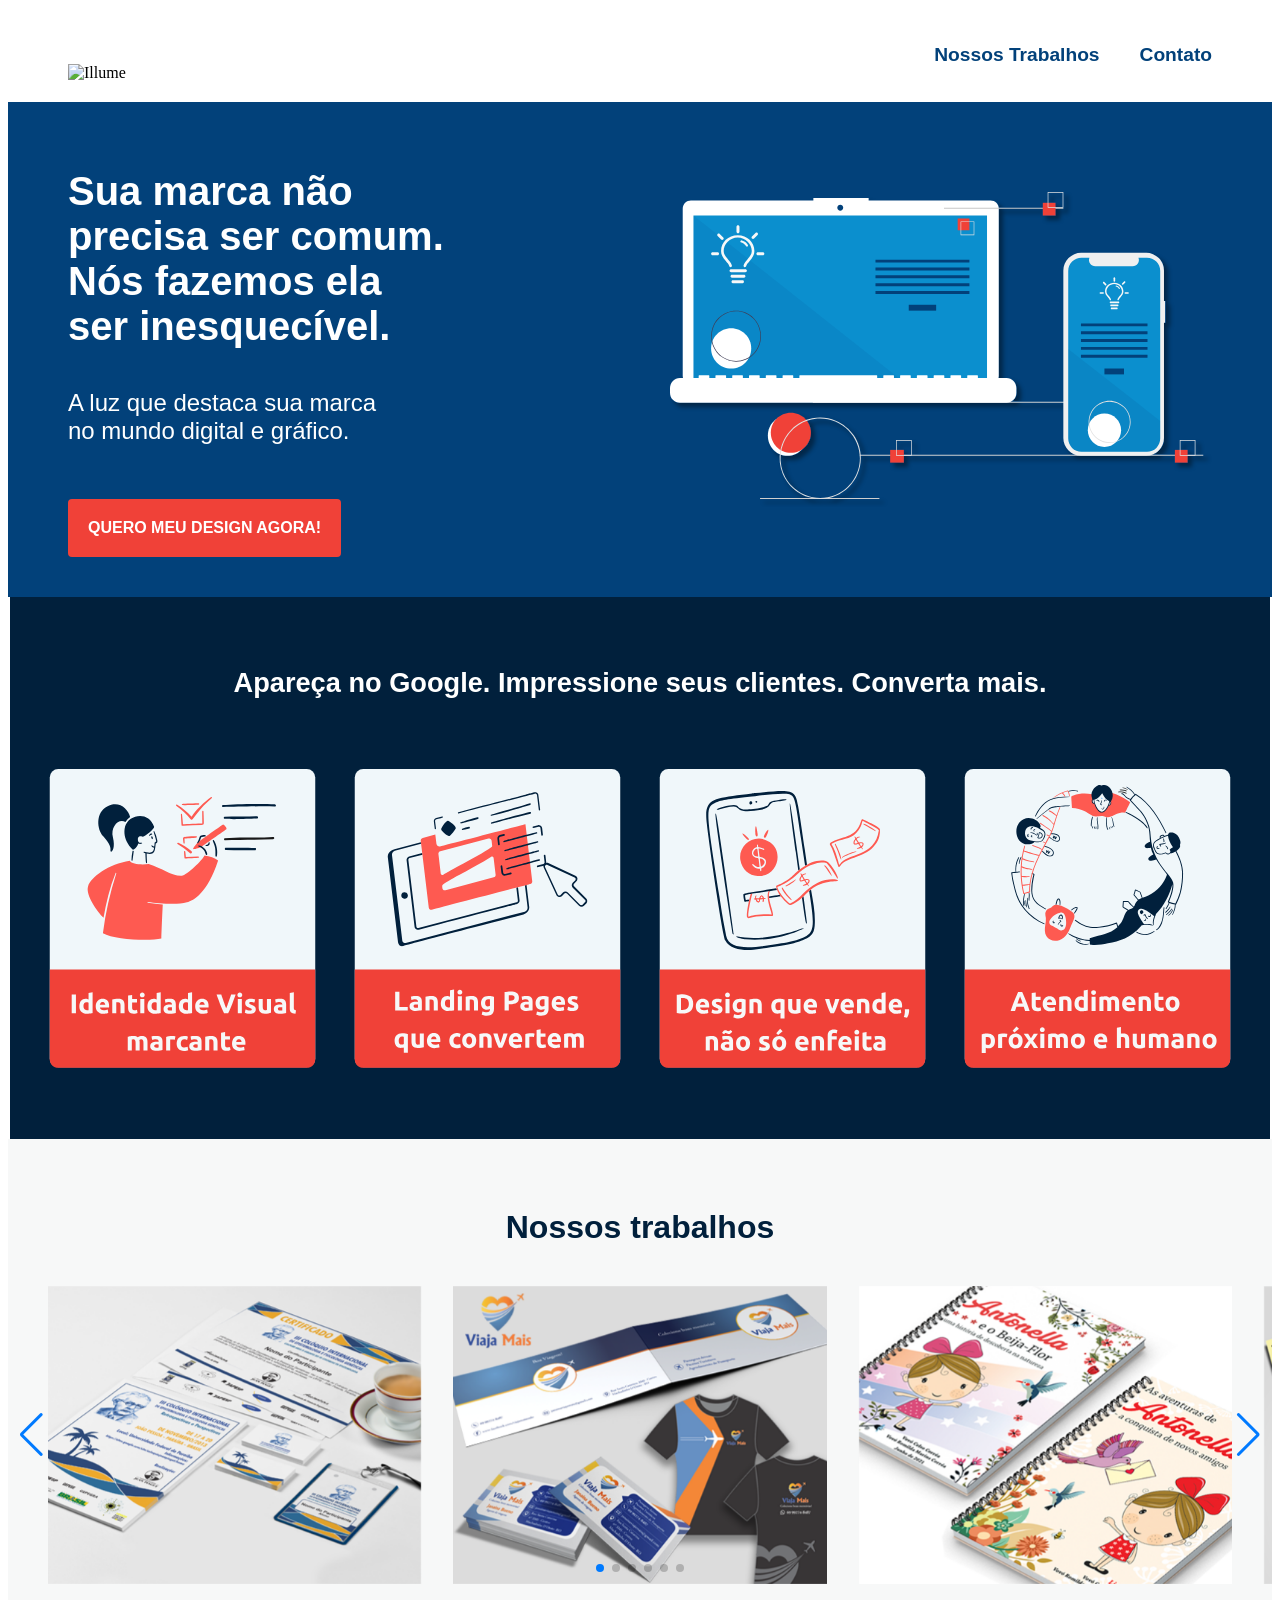
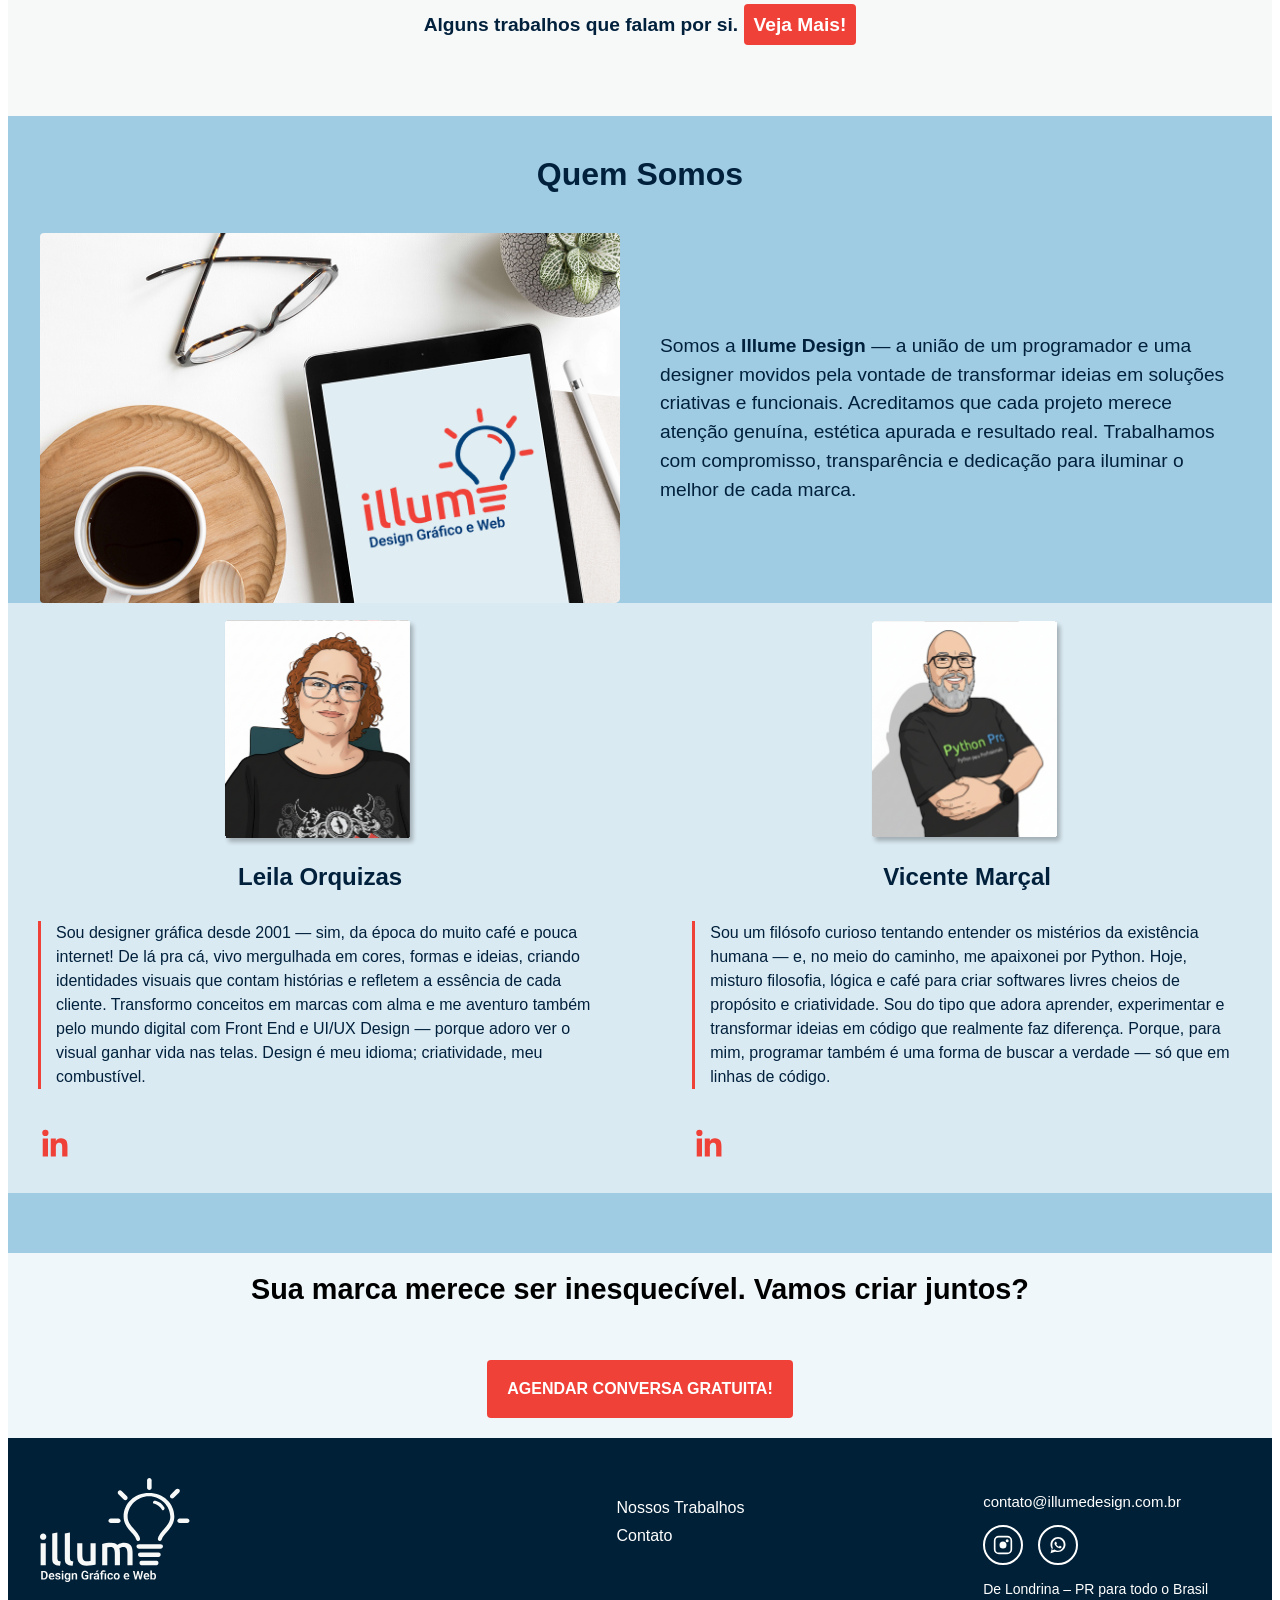
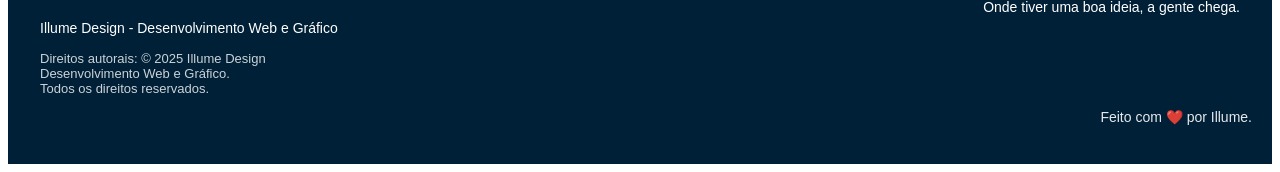
==== index.html @ d6a2b71f "Initial site project" ====
<!DOCTYPE html>
<html lang="pt-br">

<head>
  <meta charset="UTF-8">
  <meta name="viewport" content="width=device-width, initial-scale=1.0">
  <link rel="stylesheet" href="https://cdn.jsdelivr.net/npm/swiper@11/swiper-bundle.min.css" />
  <link rel="stylesheet" href="style.css">
  <title>Illume Design</title>
</head>

<body>
  <header class="header">
    <img src="img/logoillume.svg" alt="Illume" width="240"
    <nav>
      <ul class="header-menu">
        <li><a href="/portfolio.html">Nossos Trabalhos</a></li>
        <li><a href="/contato.html#contato">Contato</a></li>
      </ul>
    </nav>
  </header>

  <main class="introducao">

    <div class="intro-texto">
      <h1>Sua marca não <br>precisa ser comum.<br>
        Nós fazemos ela <br>ser inesquecível.</h1>

      <p>A luz que destaca sua marca <br>no mundo digital e gráfico.</p>

      <a class="cta-buttonintroducao" href="/contato.html">
        QUERO MEU DESIGN AGORA!
      </a>
    </div>

    <img class="intro-imagem" src="img/topofoto.svg" alt="Ilustração do design">

  </main>

  <section class="cards" id="cards" aria-label="cards">
    <h2 class="subtitulo"> Apareça no Google. Impressione seus clientes. Converta mais. </h2>

    <div class="cards-container">
      <img src="img/card1.svg" alt="Identidade visual marcante" width="150" height="300">
      <img src="img/card2.svg" alt="Landing ages que convertem" width="150" height="300">
      <img src="img/card3.svg" alt="Design que vende e nao so enfeita" width="150" height="300">
      <img src="img/card4.svg" alt="Atendimento proximo e humano" width="150" height="300">
    </div>

  </section>
  <section class="carrossel" id="nossos-trabalhos" aria-label="Nossos Trabalhos">
    <h2 class="subtitulo">Nossos trabalhos</h2>
    <!-- Slider main container -->
    <div class="swiper">
      <!-- Additional required wrapper -->
      <div class="swiper-wrapper">
        <!-- Slides -->
        <div class="swiper-slide"><img src="img/ID-Coloquio.png" alt="Projeto 1"></div>
        <div class="swiper-slide"><img src="img/ID-Viaja-Mais.png" alt="Projeto 2"></div>
        <div class="swiper-slide"><img src="img/Antonella.png" alt="Projeto 3"></div>
        <div class="swiper-slide"><img src="img/Cartilha-1.png" alt="Projeto 4"></div>
        <div class="swiper-slide"><img src="img/YouNail-Hair.png" alt="Projeto 5"></div>
        <div class="swiper-slide"><img src="img/Pimentas.png" alt="Projeto 6"></div>
      </div>
      <!-- Paginação (bolinhas) -->
      <div class="swiper-pagination"></div>

      <!-- Setas de navegação -->
      <div class="swiper-button-prev"></div>
      <div class="swiper-button-next"></div>
    </div>
    <p>Alguns trabalhos que falam por si. <a href="/portfolio.html">Veja Mais!</a></p>
  </section>

  <script src="https://cdn.jsdelivr.net/npm/swiper@11/swiper-bundle.min.js"></script>
  <script>
    const swiper = new Swiper('.swiper', {
      spaceBetween: 32,
      loop: true,
      pagination: {
        el: '.swiper-pagination',
        clickable: true,
      },
      navigation: {
        nextEl: '.swiper-button-next',
        prevEl: '.swiper-button-prev',
      },
      // Breakpoints para responsividade
      breakpoints: {
        // quando a tela for >= 320px
        320: {
          slidesPerView: 1,
        },
        // quando a tela for >= 900px
        900: {
          slidesPerView: 3,
        }
      }
    });
  </script>
  <section class="quemsomos" id="quem-somos" aria-label="Quem Somos">
    <h2 class="subtitulo">Quem Somos</h2>
    <div class="quemsomos-conteudo">
      <img src="img/quemsomos.png" alt="Mesa de trabalho com um tablet exibindo o logo da Illume">
      <div>
        <p>Somos a <strong>Illume Design </strong>— a união de um programador e uma designer movidos pela vontade de transformar ideias em soluções criativas e funcionais. Acreditamos que cada projeto merece atenção genuína, estética apurada e resultado real. Trabalhamos com compromisso, transparência e dedicação para iluminar o melhor de cada marca.</p>
      </div>
    </div>
    <div class="socios-container">

      <!-- Sócia 1 -->
      <div class="socio-item">
        <img src="img/Leila.svg" alt="Sócia Leila" width="193" height="260">

        <div class="socio-texto">
          <h2>Leila Orquizas</h2>
          <p>
            Sou designer gráfica desde 2001 — sim, da época do muito café e pouca internet!
            De lá pra cá, vivo mergulhada em cores, formas e ideias, criando identidades
            visuais que contam histórias e refletem a essência de cada cliente.
            Transformo conceitos em marcas com alma e me aventuro também pelo mundo digital
            com Front End e UI/UX Design — porque adoro ver o visual ganhar vida nas telas.
            Design é meu idioma; criatividade, meu combustível.
          </p>

          <div class="socio-icones">
            <a href="https://www.linkedin.com/in/leilaorquizasdesigner" class="social-link" aria-label="LinkedIn" target="_blank" rel="noopener">
              <svg width="50" height="50" viewBox="0 0 24 24">
                <path fill="#F04138" d="M7.07 9.37H9.6v8.63H7.07V9.37ZM8.34 8.2a1.5 1.5 0 1 1 0-3 
                 1.5 1.5 0 0 1 0 3ZM10.93 9.37h2.43v1.18h.03c.34-.63 
                 1.19-1.3 2.45-1.3 2.62 0 3.1 1.72 3.1 3.95v4.79h-2.53v-4.24c0-1.01-.02-2.31-1.41-2.31-1.41 
                 0-1.63 1.11-1.63 2.24v4.31h-2.44V9.37Z" />
              </svg>
            </a>
          </div>
        </div>
      </div>

      <!-- Sócio 2 -->
      <div class="socio-item reverse">
        <img src="img/Vicente.svg" alt="Sócio Vicente" width="193" height="260">

        <div class="socio-texto">
          <h2>Vicente Marçal</h2>
          <p>
            Sou um filósofo curioso tentando entender os mistérios da existência humana —
            e, no meio do caminho, me apaixonei por Python. Hoje, misturo filosofia,
            lógica e café para criar softwares livres cheios de propósito e criatividade.
            Sou do tipo que adora aprender, experimentar e transformar ideias em código
            que realmente faz diferença. Porque, para mim, programar também é uma forma
            de buscar a verdade — só que em linhas de código.
          </p>

          <div class="socio-icones">
            <a href="https://www.linkedin.com/in/riverfount" class="social-link" aria-label="LinkedIn" target="_blank" rel="noopener">
              <svg width="50" height="50" viewBox="0 0 24 24">
                <path fill="#F04138" d="M7.07 9.37H9.6v8.63H7.07V9.37ZM8.34 8.2a1.5 1.5 0 1 1 0-3 
                 1.5 1.5 0 0 1 0 3ZM10.93 9.37h2.43v1.18h.03c.34-.63 
                 1.19-1.3 2.45-1.3 2.62 0 3.1 1.72 3.1 3.95v4.79h-2.53v-4.24c0-1.01-.02-2.31-1.41-2.31-1.41 
                 0-1.63 1.11-1.63 2.24v4.31h-2.44V9.37Z" />
              </svg>
            </a>
          </div>
        </div>
      </div>

    </div>

  </section>
  <section class="conversa-gratuita" id="conversagratuita" aria-label="conversa gratuita">
    <h2>Sua marca merece ser inesquecível. Vamos criar juntos?</h2>
    <a class="cta-buttonintroducao" href="/contato.html">AGENDAR CONVERSA GRATUITA!</a>


  </section>
  <footer class="footer">
    <div class="footer-container">

      <!-- COLUNA ESQUERDA -->
      <div class="footer-colesquerda">
        <img src="img/logo rodape.svg" class="footer-logo" alt="Logo Illume">

        <p class="footer-desc">Illume Design - Desenvolvimento Web e Gráfico</p>

        <p class="footer-copy">
          Direitos autorais: © 2025 Illume Design <br> Desenvolvimento Web e Gráfico.<br>
          Todos os direitos reservados.
        </p>
      </div>



      <!-- COLUNA MEIO -->
      <div class="footer-colmeio">
        <ul>
          <li><a href="/portfolio.html">Nossos Trabalhos</a></li>
          <li><a href="/contato.html#contato">Contato</a></li>
        </ul>
      </div>
      
      <!-- COLUNA DIREITA -->
      <div class="footer-coldireita">

        <p class="email">contato@illumedesign.com.br</p>


        <div class="footer-icons">

          <!-- Instagram SVG -->
          <a href="https://www.instagram.com/illumedesigngraficoeweb/" target="_blank" rel="noopener" class="icon-link" aria-label="Instagram">
            <!-- SVG inline: sempre aparece e pode ser estilizado por CSS -->
            <svg class="icon" viewBox="0 0 24 24" fill="none" stroke="#ffffff" stroke-width="2" stroke-linecap="round" stroke-linejoin="round" xmlns="http://www.w3.org/2000/svg" aria-hidden="true">
              <rect x="2" y="2" width="20" height="20" rx="5" ry="5"></rect>
              <circle cx="12" cy="12" r="3.2" fill="#ffffff"></circle>
              <circle cx="17" cy="7" r="0.8" fill="#ffffff"></circle>
            </svg>
          </a>
          </a>

          <!-- WhatsApp SVG -->
          <a href="https://wa.me/5543991470501" target="_blank" rel="noopener" class="icon-link" aria-label="WhatsApp">
            <svg class="icon" viewBox="0 0 32 32" fill="none" xmlns="http://www.w3.org/2000/svg" aria-hidden="true">
              <path fill="#ffffff" d="M16 3C9.383 3 4 8.383 4 15c0 2.549.773 4.918 2.094 6.887L4 29l7.305-2.051A11.91 11.91 0 0 0 16 27c6.617 0 12-5.383 12-12S22.617 3 16 3Zm0 22c-1.77 0-3.422-.52-4.82-1.406l-.344-.219-4.344 1.219 1.238-4.25-.227-.356A9.06 9.06 0 0 1 7 15c0-4.969 4.031-9 9-9s9 4.031 9 9-4.031 10-9 10Zm5.047-6.762c-.273-.136-1.617-.797-1.87-.887-.254-.094-.441-.137-.629.135-.187.27-.723.887-.887 1.07-.164.183-.324.203-.598.067-.273-.137-1.152-.426-2.195-1.355-.811-.723-1.359-1.613-1.52-1.887-.16-.273-.018-.42.12-.555.124-.123.273-.32.41-.48.137-.16.182-.27.273-.453.09-.184.045-.34-.023-.477-.067-.135-.629-1.516-.863-2.078-.227-.547-.457-.476-.629-.484l-.539-.01c-.183 0-.477.068-.73.34-.253.273-.965.941-.965 2.293 0 1.352.992 2.66 1.129 2.844.137.184 1.953 2.98 4.75 4.164.664.286 1.182.457 1.586.586.666.213 1.27.184 1.75.113.535-.08 1.617-.66 1.848-1.297.23-.637.23-1.184.16-1.297-.067-.113-.25-.183-.523-.32Z" />
            </svg>
          </a>

          </a>

        </div>

        <p class="local">
          De Londrina – PR para todo o Brasil<br>
          Onde tiver uma boa ideia, a gente chega.
        </p>
      </div>

    </div>

    <p class="feito">
      Feito com ❤️ por Illume.
    </p>
  </footer>
</body>


</html>
---- style.css ----
.header {
  max-width: 1200px;
  padding: 20px 10px;
  padding: 20px 60px;
  margin: 0 auto;
  display: flex;
  justify-content: space-between;
  align-items: flex-end;
}

.header-menu {
  font-family: Arial, Helvetica, sans-serif;
  display: flex;
  gap: 40px;
  list-style: none;
  padding: 0; /* Remove o espaçamento interno desnecessário */
}

.header-menu a {
  text-decoration: none;
  color: #02417a;
  font-weight: bold;
  font-size: 1.2rem;
}

.introducao {
  background-color: #02417a;
  max-width: 1200px;
  padding: 40px 60px;
  margin: 0 auto;
  display: grid;
  grid-template-columns: 1fr 1fr;
  gap: 100px;
  align-items: center;
}
.introducao h1 {
  color: #fff;
  font-family: Arial, Helvetica, sans-serif;
  font-size: 2.5rem;
  line-height: 1.125;
  margin-bottom: 40px;
  position: relative;
}
.introducao p {
  font-family: Arial, Helvetica, sans-serif;
  font-size: 1.5rem;
  color: #fff;
}
.intro-imagem {
  border-radius: 4px;
}

.cta-buttonintroducao {
  display: inline-block;
  width: fit-content;
  margin: 30px auto 0 auto;
  padding: 20px 20px;
  background-color: #f04138;
  color: #fff;
  font-family: Arial, Helvetica, sans-serif;
  font-size: 1rem;
  font-weight: bold;
  border-radius: 4px;
  text-decoration: none;
  cursor: pointer;
}
.cta-buttonintroducao:hover {
  transform: translateY(-3px); /* sobe levemente */
  box-shadow: 0 6px 14px rgba(0, 0, 0, 0.2); /* sombra premium */
}
.subtitulo {
  background-color: #01203c;
  max-width: 1200px;
  padding: 70px 30px;
  padding-bottom: 0px;
  margin: 0 auto;
  text-align: center;
  font-family: Arial, Helvetica, sans-serif;
  font-size: 1.7rem;
  color: #ffff;
}

.cards-container {
  background-color: #01203c;
  max-width: 1200px;
  padding: 70px 30px;
  margin: 0 auto;
  display: flex;
  flex-wrap: wrap; /* Permite que os itens quebrem para a próxima linha */
  gap: 20px;
}

.cards-container img {
  /* Define a base para 4 colunas em telas grandes */
  /* flex-grow, flex-shrink, flex-basis */
  flex: 1 1 calc(25% - 16px);
  min-width: 0;
  transition: transform 0.3s ease, box-shadow 0.3s ease;
}

.cards-container img:hover {
  transform: scale(1.05) translateY(-5px);
  box-shadow: 0px 8px 16px rgba(2, 65, 122, 0.2);
}

.carrossel {
  background-color: #f7f8f8;
  padding-bottom: 50px;
}

.carrossel .subtitulo {
  padding-bottom: 40px;
  color: #01203c;
  font-size: 2rem;
  background-color: transparent;
}

.swiper {
  max-width: 1200px;
  padding: 0 40px;
}

.swiper-slide {
  display: flex;
  align-items: center;
  justify-content: center;
}

.swiper-slide img {
  display: block;
  width: 100%;
  height: 100%;
  object-fit: cover;
}
.carrossel p {
  color: #01203c;
  max-width: 1200px;
  padding: 30px 20px;
  margin: 0 auto;
  text-align: center;
  font-family: Arial, Helvetica, sans-serif;
  font-size: 1.2rem;
  font-weight: bold;
}

.carrossel p a {
  background-color: #f04138;
  color: #fff;
  padding: 10px;
  border-radius: 4px;
  font-family: Arial, Helvetica, sans-serif;
  font-weight: bold;
  text-decoration: none;
}

.carrossel p a:hover {
  text-decoration: none;
  transform: translateY(-3px); /* sobe levemente */
  box-shadow: 0 6px 14px rgba(0, 0, 0, 0.2); /* sombra premium */
}

/* Estilos para telas médias (2 colunas) */
@media (max-width: 950px) {
  .cards-container img {
    /* Cada item ocupa quase 50% para formar 2 colunas */
    flex-basis: calc(50% - 10px);
  }
}

/* Estilos para telas menores (Responsivo) */
@media (max-width: 800px) {
  .header {
    flex-direction: column; /* Empilha o logo e o menu */
    align-items: center; /* Centraliza os itens empilhados */
    gap: 20px;
    padding: 20px;
  }

  .introducao {
    grid-template-columns: 1fr; /* Muda o grid para uma única coluna */
    gap: 40px;
    padding: 40px 20px;
  }

  .introducao h1 {
    font-size: 2rem;
  }

  .introducao p {
    font-size: 1.25rem;
  }

  .subtitulo {
    font-size: 1.5rem;
  }

  .cards-container {
    padding: 0 20px 20px 20px;
  }

  .cards-container img {
    flex-basis: 100%; /* Garante que o card ocupe 100% da largura */
  }

  .carrossel .subtitulo {
    font-size: 1.7rem;
  }

  .swiper {
    padding: 0 20px; /* Reduz o padding lateral no mobile */
  }
}
.quemsomos h2 {
  background-color: #9fcce2;
  max-width: 1200px;
  padding: 40px 20px;
  margin: 0 auto;
  text-align: center;
  font-family: Arial, Helvetica, sans-serif;
  font-size: 2rem;
  color: #01203c;
}
.quemsomos {
  background-color: #9fcce2;
  padding-bottom: 60px;
}

.quemsomos-conteudo {
  display: grid;
  grid-template-columns: 1fr 1fr;
  gap: 40px;
  align-items: center;
  max-width: 1200px;
  padding: 0 20px;
  margin: 0 auto;
}

.quemsomos-conteudo img {
  max-width: 100%;
  height: auto;
  border-radius: 4px;
}
.quemsomos p {
  font-family: Arial, Helvetica, sans-serif;
  color: #01203c;
  font-size: 1.2rem;
  line-height: 1.5;
}
.socios-container {
  display: flex;
  align-items: center;
  gap: 30px;
  background-color: #daeaf2;
}

.socio-texto h2 {
  padding: 0px;
  font-family: Arial, Helvetica, sans-serif;
  background-color: #daeaf2;
  font-size: 1.5rem;
}
.socio-texto {
  flex: 1;
}
.socio-texto p {
  border-left: 3px solid #f04138; /* cor e espessura da faixa */
  padding-left: 15px; /* espaço entre a faixa e o texto */
  font-family: Arial, Helvetica, sans-serif;
  margin: 30px;
  font-size: 1rem;
}
.socios-container img {
  display: block;
  margin: 0 auto 0 auto;
}
.socio-icones {
  display: flex;
  align-items: center;
  gap: 20px;
  margin: 20px;
}

.conversa-gratuita {
  font-family: Arial, Helvetica, sans-serif;
  text-align: center;
  background-color: #f0f7fa;
  padding: 20px 60px;
  margin: 0 auto;
  justify-content: space-between;
  align-items: flex-end;
}
.conversa-gratuita h2 {
  background-color: #f0f7fa;
  text-align: center;
  font-family: Arial, Helvetica, sans-serif;
  font-size: 1.8rem;
  margin-top: 0;
}
.cta-button {
  display: block;
  margin: auto;
  width: fit-content;
  margin: 30px auto;
  padding: 20px 20px;
  background-color: #f04138;
  color: #fff;
  font-family: Arial, Helvetica, sans-serif;
  font-size: 1rem;
  font-weight: bold;
  border-radius: 4px;
  text-decoration: none;
}
/* ============================= */
/*            FOOTER             */
/* ============================= */

/* ===== FOOTER ===== */

.footer {
  background: #002037;
  padding: 40px 20px 25px;
  color: #fff;
  font-family: Arial, sans-serif;
}

.footer-container {
  max-width: 1200px;
  margin: auto;
  display: flex;
  align-items: flex-start;
  justify-content: space-between;
  gap: 40px;
  position: relative;
}

/* ===== COLUNAS ===== */

.footer-col {
  flex: 1;
}

.footer-colesquerda {
  max-width: 100%;
}

.footer-logo {
  width: 150px;
  margin-bottom: 20px;
}

.footer-desc {
  margin-bottom: 15px;
  font-size: 14px;
}

.footer-copy {
  font-size: 13px;
  opacity: 0.8;
}

/* ===== LISTA ===== */
.footer-colmeio li {
  list-style: none;
  padding: 5px;
}

.footer-colmeio a {
  font-family: Arial, sans-serif;
  list-style: none;
  margin-bottom: 10px;
  font-size: 16px;
  color: #fff;
  text-decoration: none;
}

/* ===== CONTATO DIREITA ===== */

.email {
  font-family: Arial, sans-serif;
  font-size: 15px;
  margin-bottom: 15px;
}

.footer-icons {
  display: flex;
  gap: 15px;
  font-size: 22px;
  margin-bottom: 15px;
}

.local {
  font-family: Arial, sans-serif;
  font-size: 14px;
  line-height: 18px;
}

/* ===== LINHA DIVISÓRIA ===== */

/* ===== FEITO COM AMOR ===== */

.feito {
  font-family: Arial, sans-serif;
  text-align: right;
  margin-top: 0px;
  font-size: 14px;
  opacity: 0.9;
}

/* ===== RESPONSIVO ===== */
@media (max-width: 900px) {
  .footer-container {
    flex-direction: column;
    text-align: center;
  }

  .footer-divider {
    display: none;
  }
}

.icon-link {
  display: inline-flex;
  width: 36px;
  height: 36px;
  align-items: center;
  justify-content: center;
  border: 2px solid #fff;
  border-radius: 50%;
  text-decoration: none;
  background: transparent;
}

.icon {
  width: 20px;
  height: 20px;
  display: block;
}
.icon-link:hover {
  background: #fff;
}
.icon-link:hover .icon {
  filter: invert(1) brightness(0);
}
.coracao {
  color: #fff;
  font-size: 1rem;
  font-family: Arial, Helvetica, sans-serif;
  text-align: right; /* Alinhei no canto inferior direito */
  margin-top: 10px;
  margin-right: 30px;
}
/* ================================
   RESPONSIVO GERAL
================================ */

/* --- Até 1100px --- */
@media (max-width: 1100px) {
  .header,
  .introducao,
  .subtitulo,
  .cards-container,
  .swiper,
  .quemsomos h2,
  .quemsomos-conteudo,
  .conversa-gratuita,
  .footer-container {
    padding-left: 30px;
    padding-right: 30px;
  }
}

/* --- Até 900px --- */
@media (max-width: 900px) {
  /* HEADER */
  .header {
    flex-direction: column;
    align-items: center;
    gap: 20px;
    padding: 20px;
  }

  .header-menu {
    gap: 25px;
  }

  /* INTRODUÇÃO */
  .introducao {
    grid-template-columns: 1fr;
    gap: 40px;
    padding: 40px 20px;
  }

  .introducao h1 {
    font-size: 2rem;
  }

  .introducao p {
    font-size: 1.25rem;
  }

  /* SUBTITULO */
  .subtitulo {
    font-size: 1.5rem;
    padding: 40px 20px 0 20px;
  }

  /* CARDS – fica 1 por linha */
  .cards-container {
    padding: 30px 20px;
  }

  .cards-container img {
    flex-basis: 100%;
  }

  /* SWIPER */
  .swiper {
    padding: 0 20px;
  }

  /* QUEM SOMOS */
  .quemsomos-conteudo {
    grid-template-columns: 1fr;
    gap: 30px;
  }

  .socios-container {
    flex-direction: column;
    text-align: center;
    padding: 30px 20px;
  }

  .socios-container img {
    margin-top: 20px;
  }

  .socio-texto h2 {
    text-align: center;
  }

  /* CONVERSA GRATUITA */
  .conversa-gratuita {
    padding: 30px 20px;
  }

  .conversa-gratuita h2 {
    font-size: 1.5rem;
  }

  /* FOOTER */
  .footer-container {
    flex-direction: column;
    text-align: center;
    gap: 40px;
    padding: 20px;
  }

  .footer-divider {
    display: none;
  }

  .feito,
  .coracao {
    text-align: center;
    margin-right: 0;
  }
}

/* --- Até 600px (smartphones) --- */
@media (max-width: 600px) {
  .introducao h1 {
    font-size: 1.7rem;
  }

  .introducao p {
    font-size: 1.1rem;
  }

  .carrossel .subtitulo {
    font-size: 1.4rem;
  }

  .quemsomos h2 {
    font-size: 1.7rem;
    padding: 30px 10px;
  }
}
/* INTRODUÇÃO – texto + imagem lado a lado */
.introducao {
  display: grid;
  grid-template-columns: 1fr 1fr;
  align-items: center;
  gap: 60px;
}

/* Estilo da imagem */
.intro-imagem {
  width: 100%;
  height: auto;
  display: block;
}
@media (max-width: 650px) {
  .introducao {
    grid-template-columns: 1fr; /* Só o texto */
  }

  .intro-imagem {
    display: none; /* Some no mobile */
  }
}
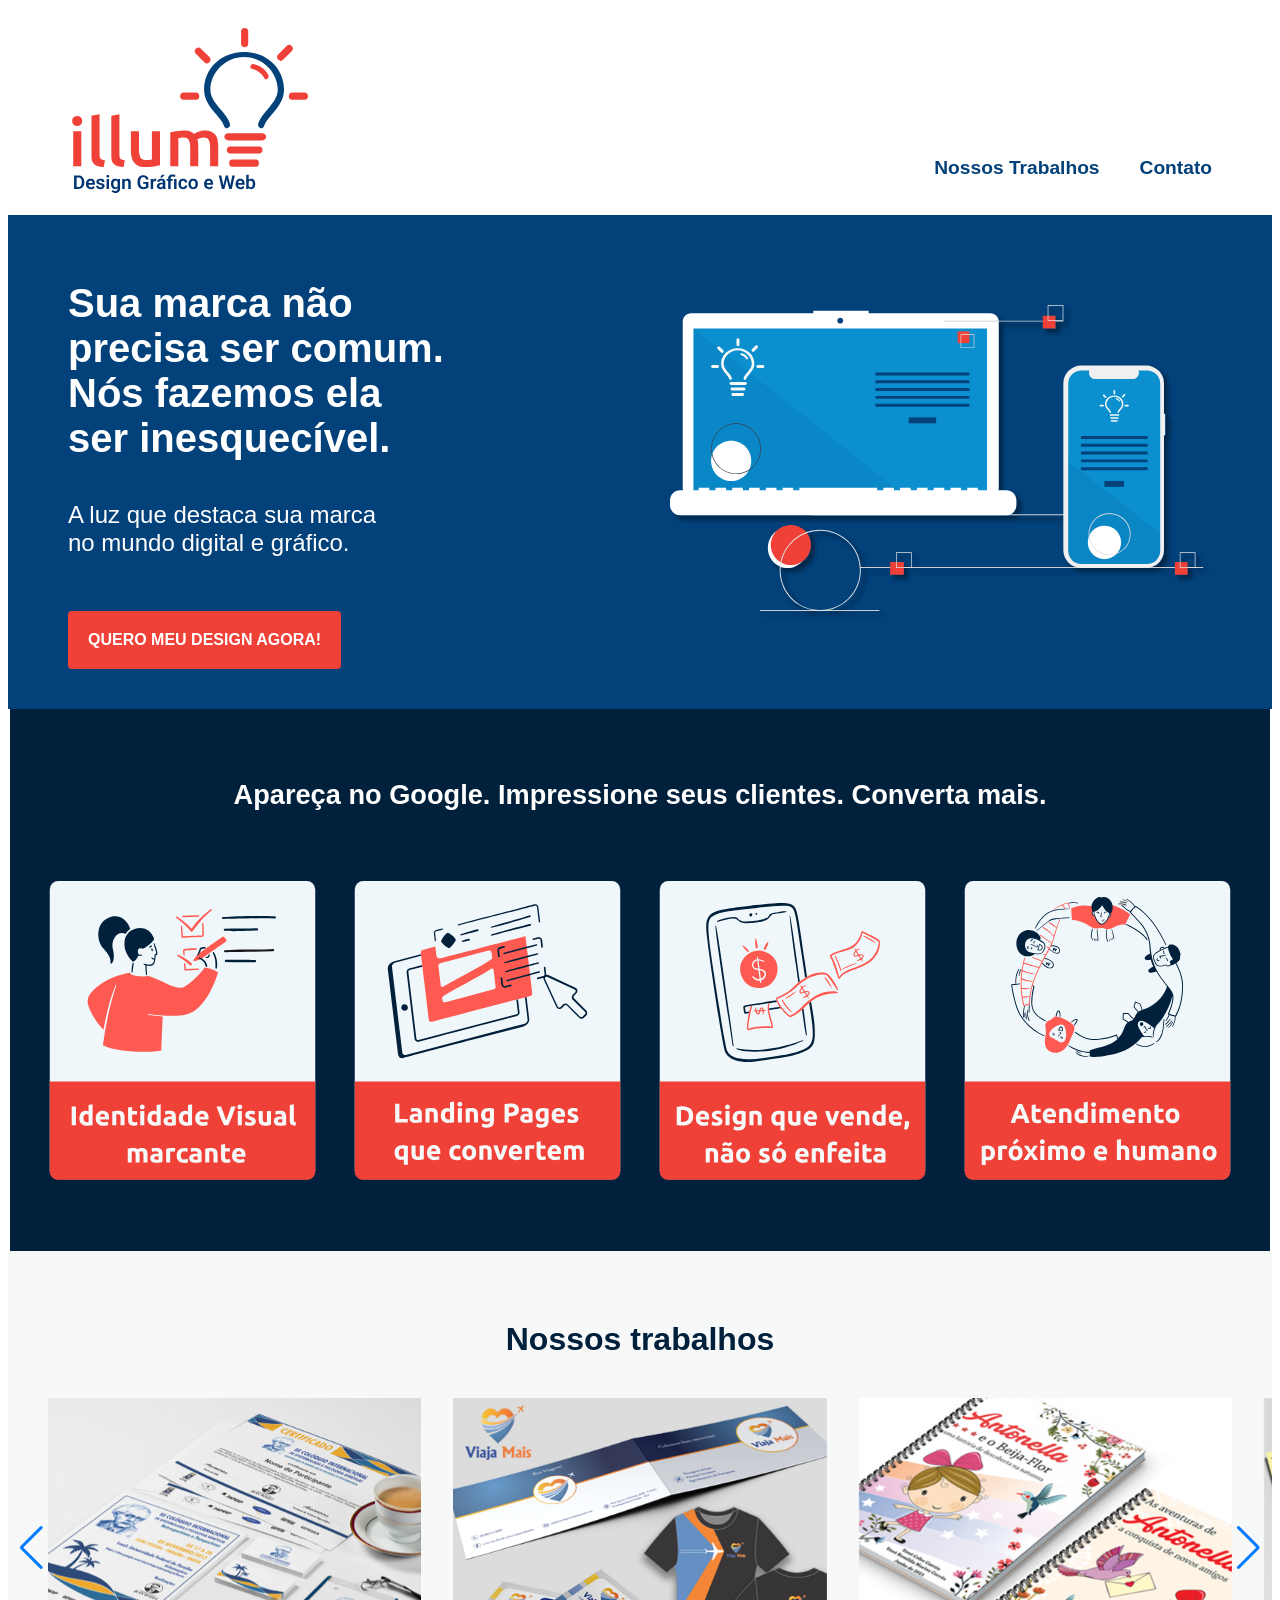
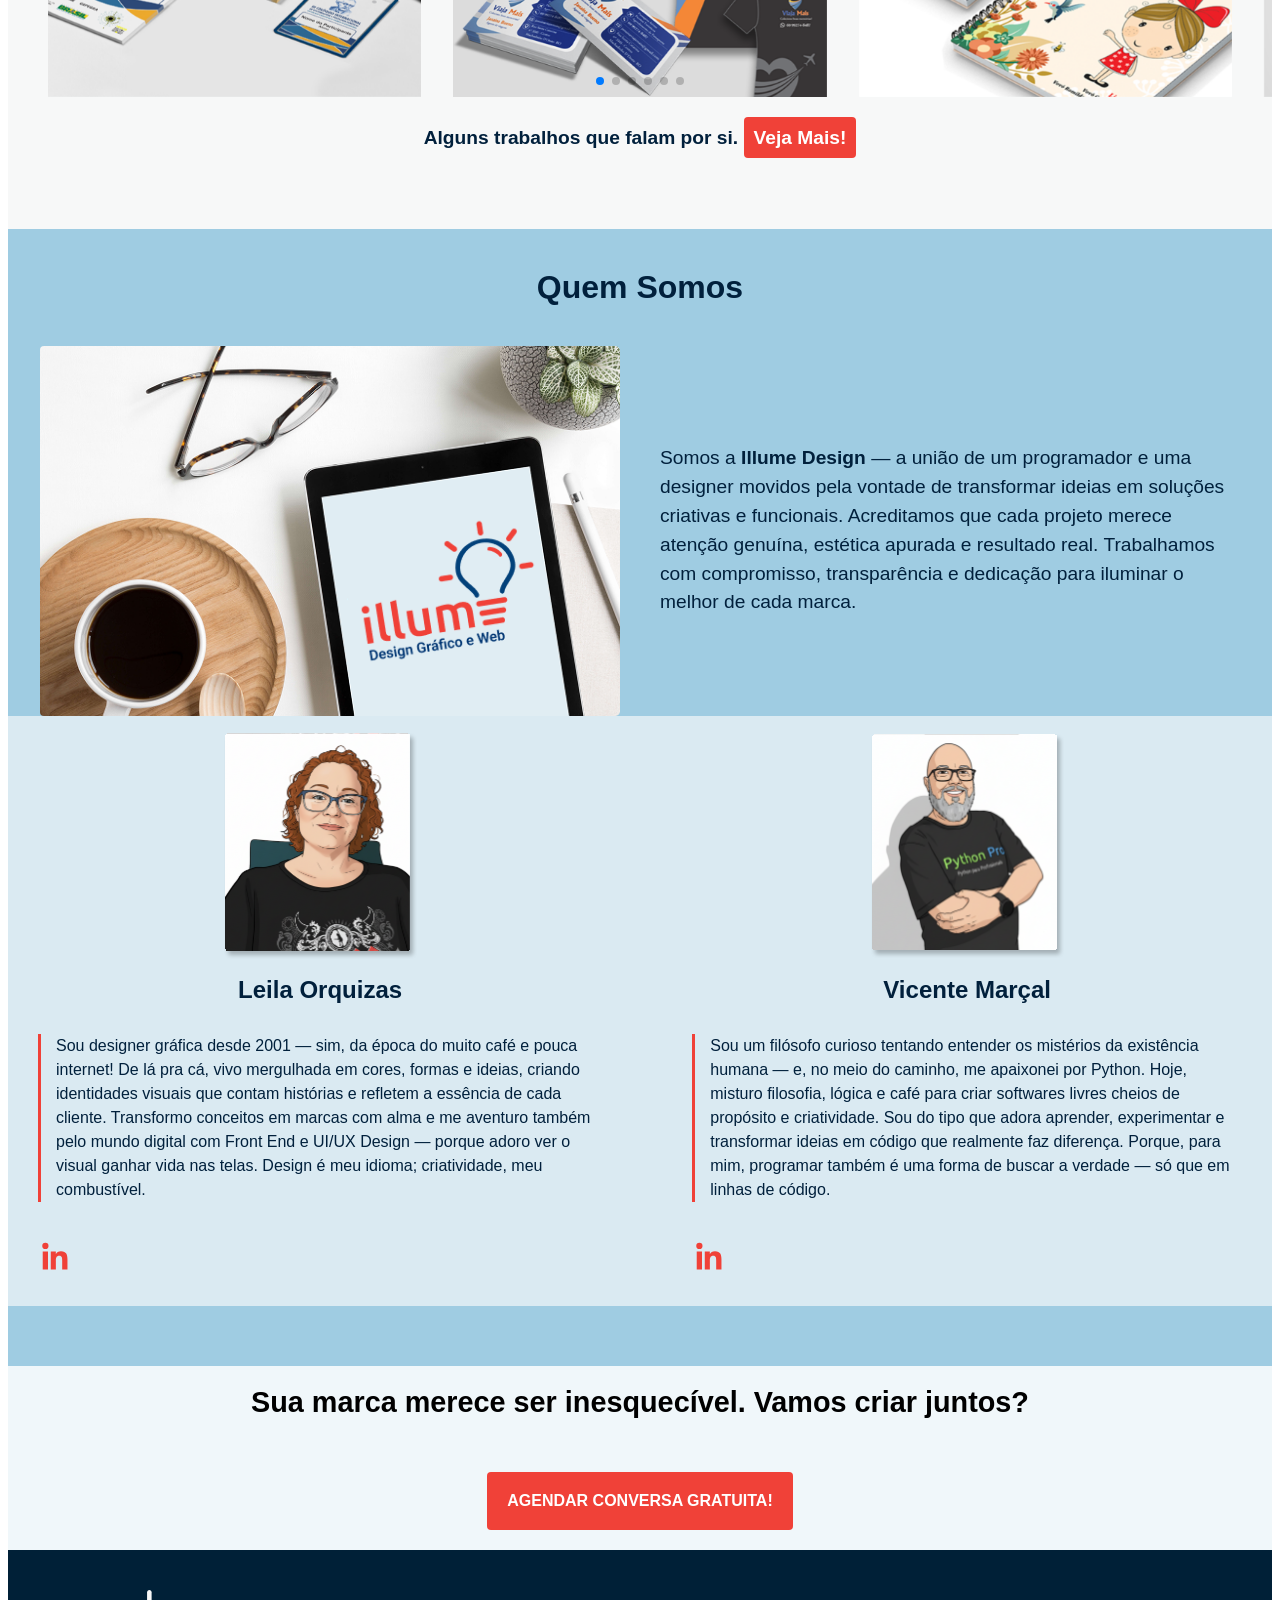
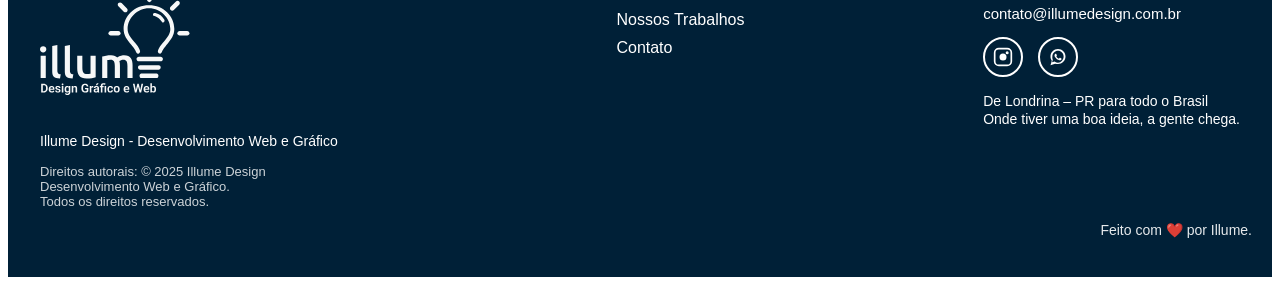
==== commit 0baea4e0: "feat(contato): integrar formulário com Web3Forms - Conecta o formulário ao Web3Forms para envio de e" ====
--- a/index.html
+++ b/index.html
@@ -11,7 +11,7 @@
 
 <body>
   <header class="header">
-    <img src="img/logoillume.svg" alt="Illume" width="240"
+    <img src="img/logoIllume.svg" alt="Illume" class="logo" width="240" height="167">
     <nav>
       <ul class="header-menu">
         <li><a href="/portfolio.html">Nossos Trabalhos</a></li>
--- a/style.css
+++ b/style.css
@@ -6,6 +6,11 @@
   display: flex;
   justify-content: space-between;
   align-items: flex-end;
+}
+
+.logo {
+  width: 240px;
+  height: auto;
 }
 
 .header-menu {
@@ -129,8 +134,8 @@
 .swiper-slide img {
   display: block;
   width: 100%;
-  height: 100%;
-  object-fit: cover;
+  height: auto;
+  object-fit: contain;
 }
 .carrossel p {
   color: #01203c;
@@ -345,6 +350,7 @@
 
 .footer-logo {
   width: 150px;
+  height: auto;
   margin-bottom: 20px;
 }
 
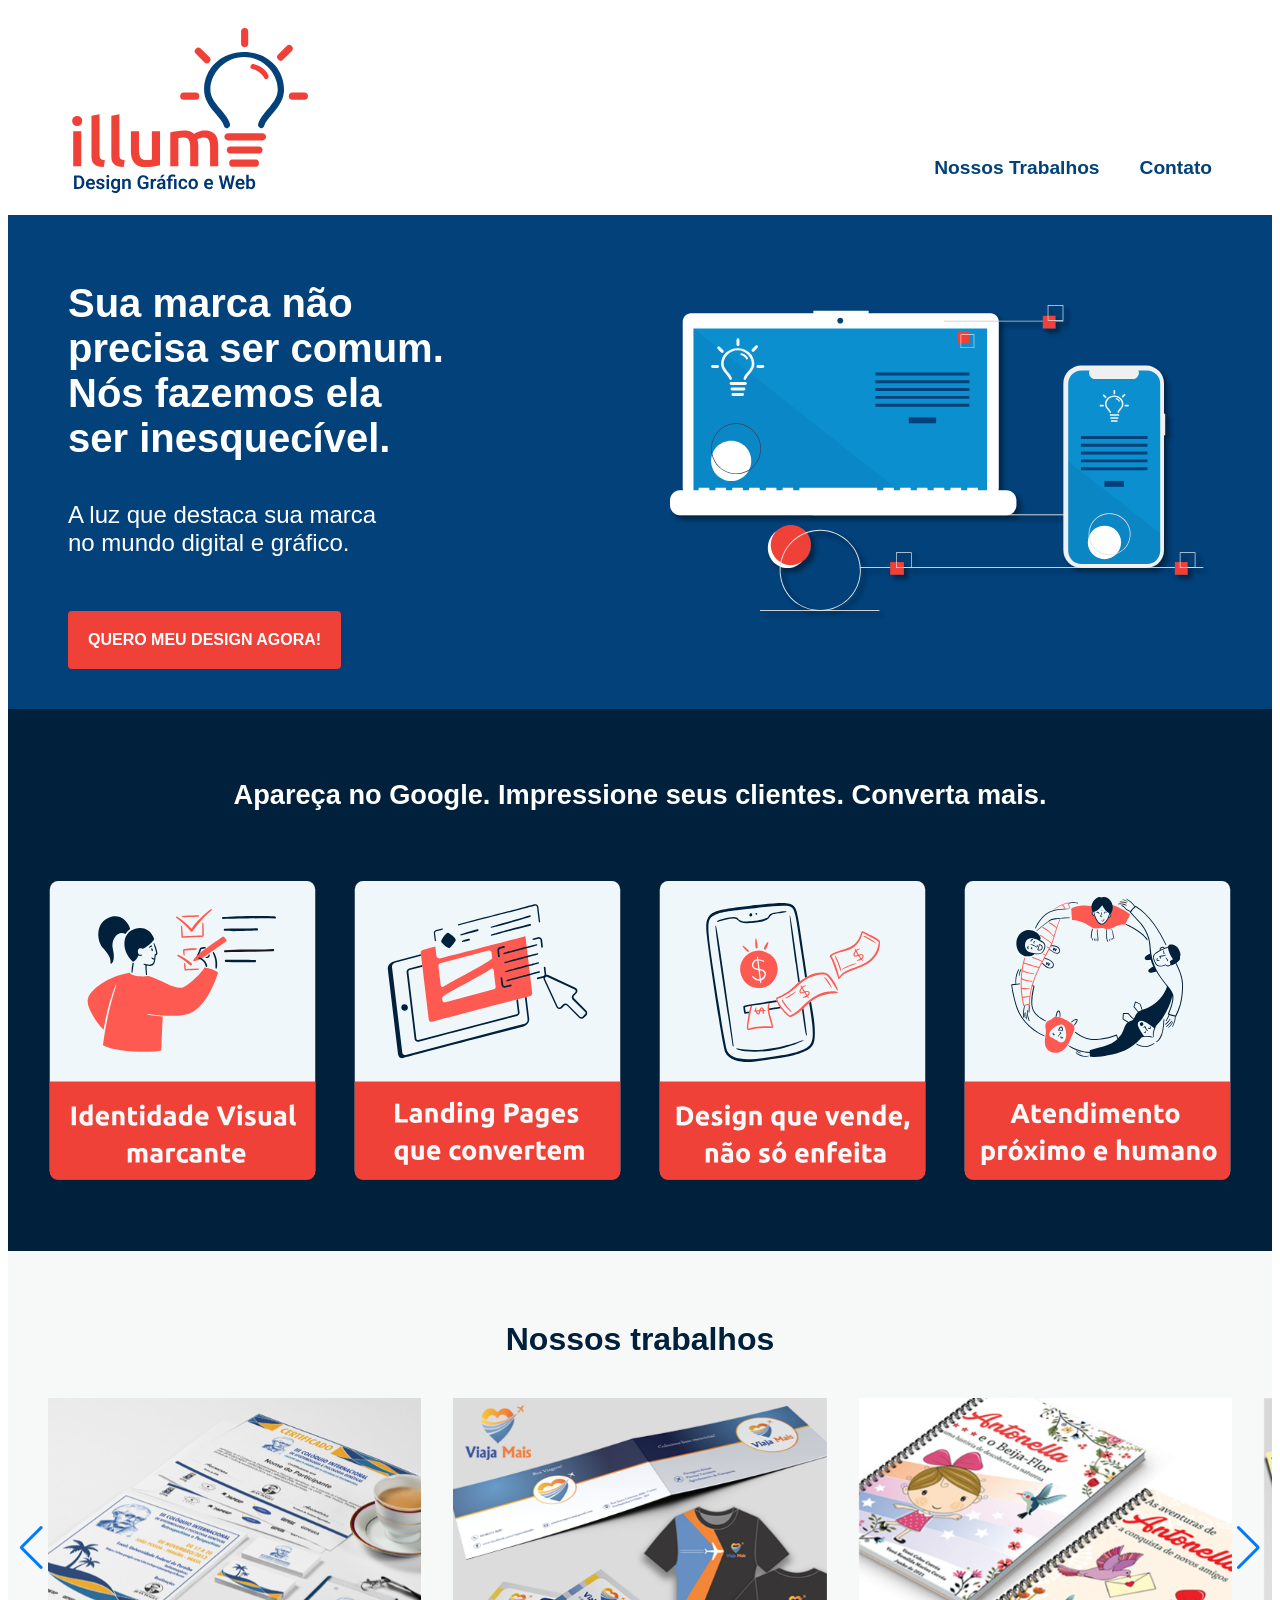
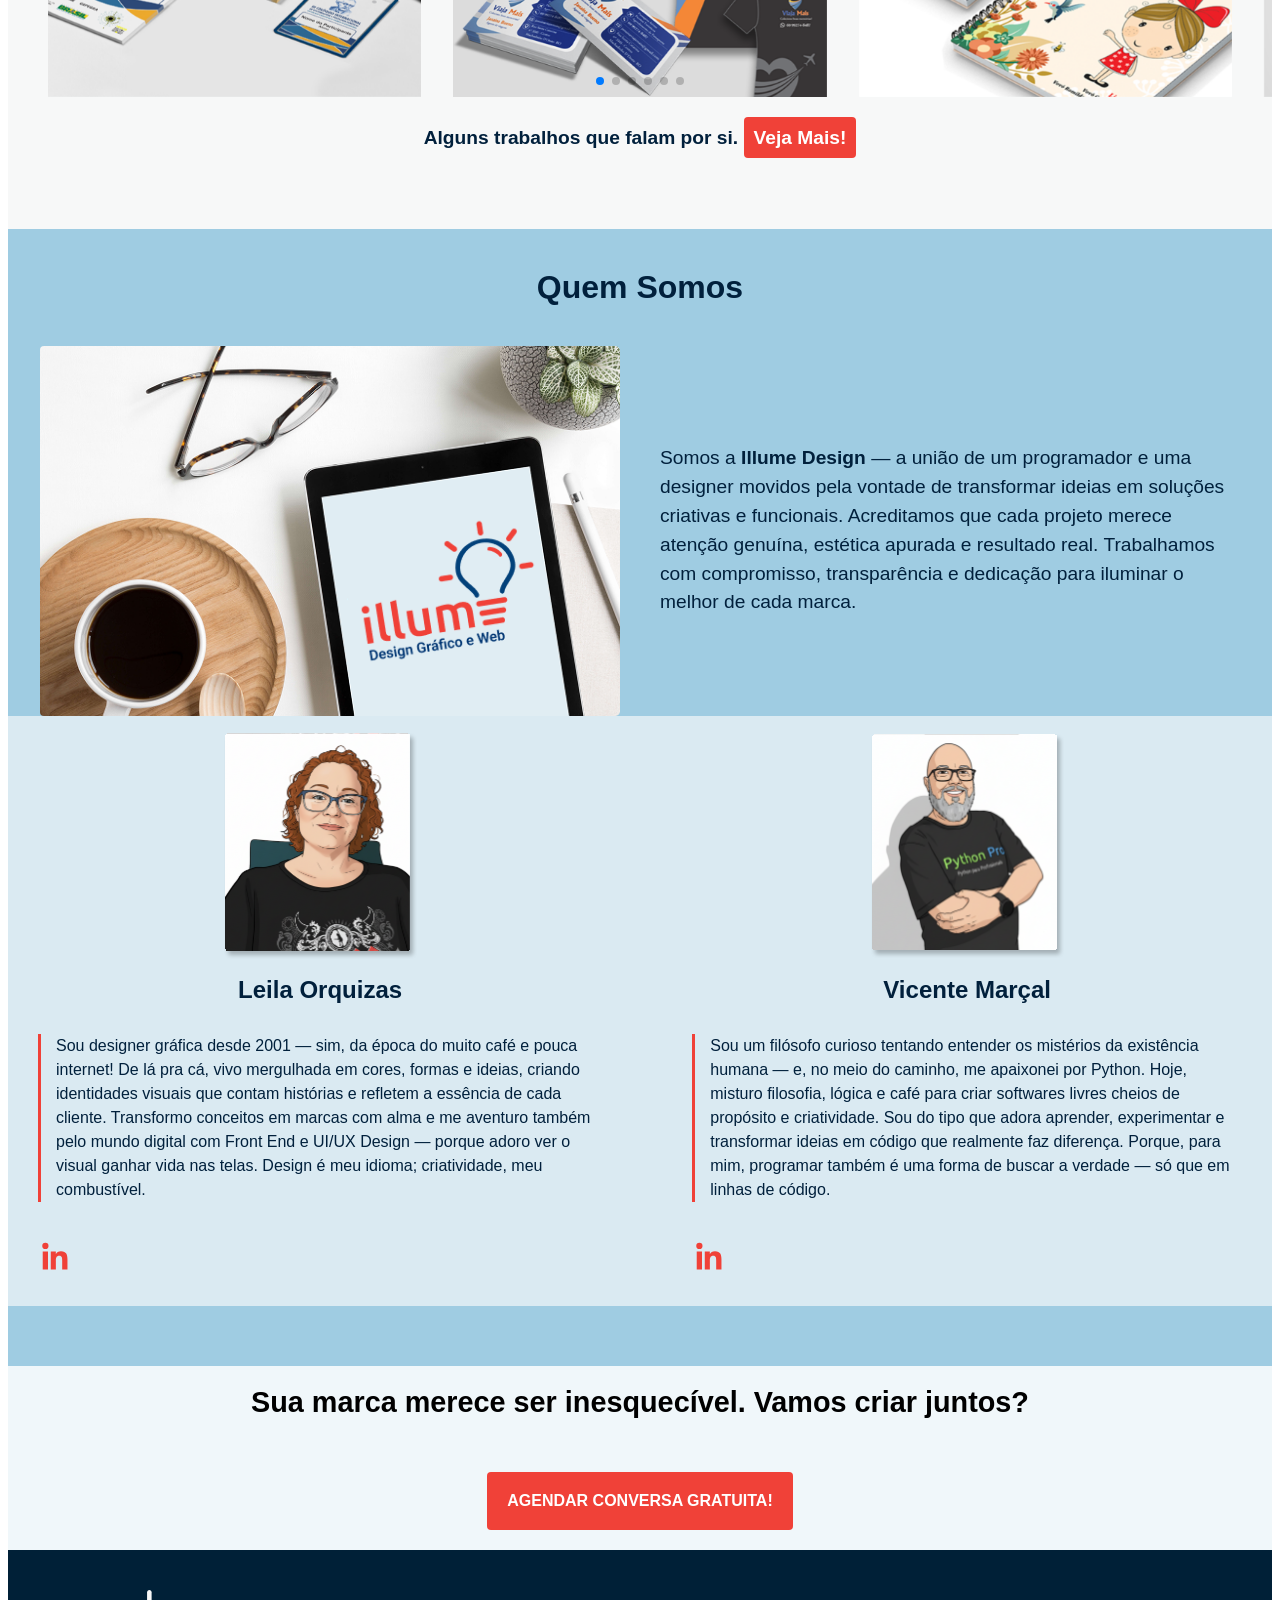
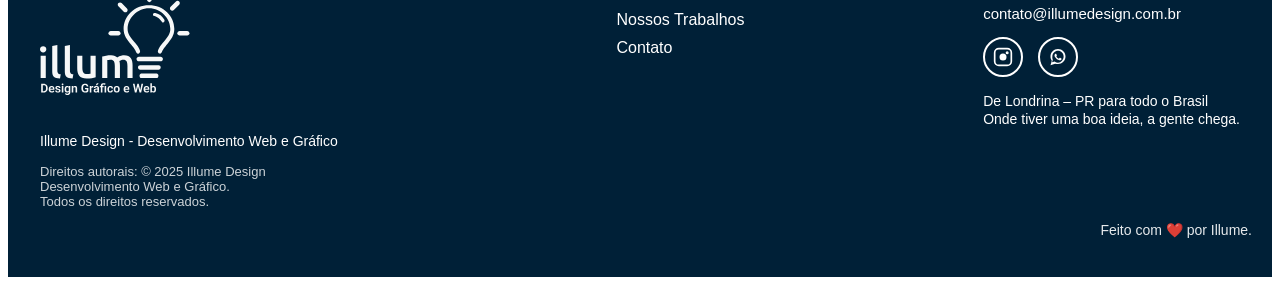
==== commit df0dcdea: "chore: Ajustado problemas de layout em resoluções de telas diferentes" ====
--- a/index.html
+++ b/index.html
@@ -21,20 +21,22 @@
   </header>
 
   <main class="introducao">
-
-    <div class="intro-texto">
-      <h1>Sua marca não <br>precisa ser comum.<br>
-        Nós fazemos ela <br>ser inesquecível.</h1>
-
-      <p>A luz que destaca sua marca <br>no mundo digital e gráfico.</p>
-
-      <a class="cta-buttonintroducao" href="/contato.html">
-        QUERO MEU DESIGN AGORA!
-      </a>
-    </div>
-
-    <img class="intro-imagem" src="img/topofoto.svg" alt="Ilustração do design">
-
+    <div class="introducao-conteudo">
+
+      <div class="intro-texto">
+        <h1>Sua marca não <br>precisa ser comum.<br>
+          Nós fazemos ela <br>ser inesquecível.</h1>
+
+        <p>A luz que destaca sua marca <br>no mundo digital e gráfico.</p>
+
+        <a class="cta-buttonintroducao" href="/contato.html">
+          QUERO MEU DESIGN AGORA!
+        </a>
+      </div>
+
+      <img class="intro-imagem" src="img/topofoto.svg" alt="Ilustração do design">
+
+    </div>
   </main>
 
   <section class="cards" id="cards" aria-label="cards">
--- a/style.css
+++ b/style.css
@@ -1,6 +1,5 @@
 .header {
   max-width: 1200px;
-  padding: 20px 10px;
   padding: 20px 60px;
   margin: 0 auto;
   display: flex;
@@ -18,7 +17,7 @@
   display: flex;
   gap: 40px;
   list-style: none;
-  padding: 0; /* Remove o espaçamento interno desnecessário */
+  padding: 0;
 }
 
 .header-menu a {
@@ -28,16 +27,22 @@
   font-size: 1.2rem;
 }
 
+/* Fundo cobre toda a largura da tela */
 .introducao {
   background-color: #02417a;
-  max-width: 1200px;
+}
+
+/* Conteúdo centralizado com max-width */
+.introducao-conteudo {
+  max-width: 1200px;
+  margin: 0 auto;
   padding: 40px 60px;
-  margin: 0 auto;
   display: grid;
   grid-template-columns: 1fr 1fr;
-  gap: 100px;
+  gap: 60px;
   align-items: center;
 }
+
 .introducao h1 {
   color: #fff;
   font-family: Arial, Helvetica, sans-serif;
@@ -53,6 +58,9 @@
 }
 .intro-imagem {
   border-radius: 4px;
+  width: 100%;
+  height: auto;
+  display: block;
 }
 
 .cta-buttonintroducao {
@@ -70,14 +78,19 @@
   cursor: pointer;
 }
 .cta-buttonintroducao:hover {
-  transform: translateY(-3px); /* sobe levemente */
-  box-shadow: 0 6px 14px rgba(0, 0, 0, 0.2); /* sombra premium */
-}
+  transform: translateY(-3px);
+  box-shadow: 0 6px 14px rgba(0, 0, 0, 0.2);
+}
+
+/* Fundo cobre toda a largura — inner elements ficam centralizados */
+.cards {
+  background-color: #01203c;
+}
+
 .subtitulo {
   background-color: #01203c;
   max-width: 1200px;
-  padding: 70px 30px;
-  padding-bottom: 0px;
+  padding: 70px 30px 0 30px;
   margin: 0 auto;
   text-align: center;
   font-family: Arial, Helvetica, sans-serif;
@@ -91,13 +104,11 @@
   padding: 70px 30px;
   margin: 0 auto;
   display: flex;
-  flex-wrap: wrap; /* Permite que os itens quebrem para a próxima linha */
+  flex-wrap: wrap;
   gap: 20px;
 }
 
 .cards-container img {
-  /* Define a base para 4 colunas em telas grandes */
-  /* flex-grow, flex-shrink, flex-basis */
   flex: 1 1 calc(25% - 16px);
   min-width: 0;
   transition: transform 0.3s ease, box-shadow 0.3s ease;
@@ -160,74 +171,31 @@
 
 .carrossel p a:hover {
   text-decoration: none;
-  transform: translateY(-3px); /* sobe levemente */
-  box-shadow: 0 6px 14px rgba(0, 0, 0, 0.2); /* sombra premium */
+  transform: translateY(-3px);
+  box-shadow: 0 6px 14px rgba(0, 0, 0, 0.2);
 }
 
 /* Estilos para telas médias (2 colunas) */
 @media (max-width: 950px) {
   .cards-container img {
-    /* Cada item ocupa quase 50% para formar 2 colunas */
     flex-basis: calc(50% - 10px);
   }
 }
 
-/* Estilos para telas menores (Responsivo) */
-@media (max-width: 800px) {
-  .header {
-    flex-direction: column; /* Empilha o logo e o menu */
-    align-items: center; /* Centraliza os itens empilhados */
-    gap: 20px;
-    padding: 20px;
-  }
-
-  .introducao {
-    grid-template-columns: 1fr; /* Muda o grid para uma única coluna */
-    gap: 40px;
-    padding: 40px 20px;
-  }
-
-  .introducao h1 {
-    font-size: 2rem;
-  }
-
-  .introducao p {
-    font-size: 1.25rem;
-  }
-
-  .subtitulo {
-    font-size: 1.5rem;
-  }
-
-  .cards-container {
-    padding: 0 20px 20px 20px;
-  }
-
-  .cards-container img {
-    flex-basis: 100%; /* Garante que o card ocupe 100% da largura */
-  }
-
-  .carrossel .subtitulo {
-    font-size: 1.7rem;
-  }
-
-  .swiper {
-    padding: 0 20px; /* Reduz o padding lateral no mobile */
-  }
-}
-.quemsomos h2 {
-  background-color: #9fcce2;
-  max-width: 1200px;
-  padding: 40px 20px;
-  margin: 0 auto;
-  text-align: center;
-  font-family: Arial, Helvetica, sans-serif;
-  font-size: 2rem;
-  color: #01203c;
-}
 .quemsomos {
   background-color: #9fcce2;
   padding-bottom: 60px;
+}
+
+.quemsomos h2 {
+  background-color: #9fcce2;
+  max-width: 1200px;
+  padding: 40px 20px;
+  margin: 0 auto;
+  text-align: center;
+  font-family: Arial, Helvetica, sans-serif;
+  font-size: 2rem;
+  color: #01203c;
 }
 
 .quemsomos-conteudo {
@@ -268,15 +236,15 @@
   flex: 1;
 }
 .socio-texto p {
-  border-left: 3px solid #f04138; /* cor e espessura da faixa */
-  padding-left: 15px; /* espaço entre a faixa e o texto */
+  border-left: 3px solid #f04138;
+  padding-left: 15px;
   font-family: Arial, Helvetica, sans-serif;
   margin: 30px;
   font-size: 1rem;
 }
 .socios-container img {
   display: block;
-  margin: 0 auto 0 auto;
+  margin: 0 auto;
 }
 .socio-icones {
   display: flex;
@@ -290,12 +258,10 @@
   text-align: center;
   background-color: #f0f7fa;
   padding: 20px 60px;
-  margin: 0 auto;
   justify-content: space-between;
   align-items: flex-end;
 }
 .conversa-gratuita h2 {
-  background-color: #f0f7fa;
   text-align: center;
   font-family: Arial, Helvetica, sans-serif;
   font-size: 1.8rem;
@@ -303,7 +269,6 @@
 }
 .cta-button {
   display: block;
-  margin: auto;
   width: fit-content;
   margin: 30px auto;
   padding: 20px 20px;
@@ -315,11 +280,10 @@
   border-radius: 4px;
   text-decoration: none;
 }
+
 /* ============================= */
 /*            FOOTER             */
 /* ============================= */
-
-/* ===== FOOTER ===== */
 
 .footer {
   background: #002037;
@@ -338,8 +302,6 @@
   position: relative;
 }
 
-/* ===== COLUNAS ===== */
-
 .footer-col {
   flex: 1;
 }
@@ -364,7 +326,6 @@
   opacity: 0.8;
 }
 
-/* ===== LISTA ===== */
 .footer-colmeio li {
   list-style: none;
   padding: 5px;
@@ -379,8 +340,6 @@
   text-decoration: none;
 }
 
-/* ===== CONTATO DIREITA ===== */
-
 .email {
   font-family: Arial, sans-serif;
   font-size: 15px;
@@ -399,10 +358,6 @@
   font-size: 14px;
   line-height: 18px;
 }
-
-/* ===== LINHA DIVISÓRIA ===== */
-
-/* ===== FEITO COM AMOR ===== */
 
 .feito {
   font-family: Arial, sans-serif;
@@ -410,18 +365,6 @@
   margin-top: 0px;
   font-size: 14px;
   opacity: 0.9;
-}
-
-/* ===== RESPONSIVO ===== */
-@media (max-width: 900px) {
-  .footer-container {
-    flex-direction: column;
-    text-align: center;
-  }
-
-  .footer-divider {
-    display: none;
-  }
 }
 
 .icon-link {
@@ -451,10 +394,11 @@
   color: #fff;
   font-size: 1rem;
   font-family: Arial, Helvetica, sans-serif;
-  text-align: right; /* Alinhei no canto inferior direito */
+  text-align: right;
   margin-top: 10px;
   margin-right: 30px;
 }
+
 /* ================================
    RESPONSIVO GERAL
 ================================ */
@@ -462,7 +406,7 @@
 /* --- Até 1100px --- */
 @media (max-width: 1100px) {
   .header,
-  .introducao,
+  .introducao-conteudo,
   .subtitulo,
   .cards-container,
   .swiper,
@@ -490,7 +434,7 @@
   }
 
   /* INTRODUÇÃO */
-  .introducao {
+  .introducao-conteudo {
     grid-template-columns: 1fr;
     gap: 40px;
     padding: 40px 20px;
@@ -572,6 +516,17 @@
   }
 }
 
+/* --- Até 650px --- */
+@media (max-width: 650px) {
+  .introducao-conteudo {
+    grid-template-columns: 1fr;
+  }
+
+  .intro-imagem {
+    display: none;
+  }
+}
+
 /* --- Até 600px (smartphones) --- */
 @media (max-width: 600px) {
   .introducao h1 {
@@ -591,26 +546,3 @@
     padding: 30px 10px;
   }
 }
-/* INTRODUÇÃO – texto + imagem lado a lado */
-.introducao {
-  display: grid;
-  grid-template-columns: 1fr 1fr;
-  align-items: center;
-  gap: 60px;
-}
-
-/* Estilo da imagem */
-.intro-imagem {
-  width: 100%;
-  height: auto;
-  display: block;
-}
-@media (max-width: 650px) {
-  .introducao {
-    grid-template-columns: 1fr; /* Só o texto */
-  }
-
-  .intro-imagem {
-    display: none; /* Some no mobile */
-  }
-}
